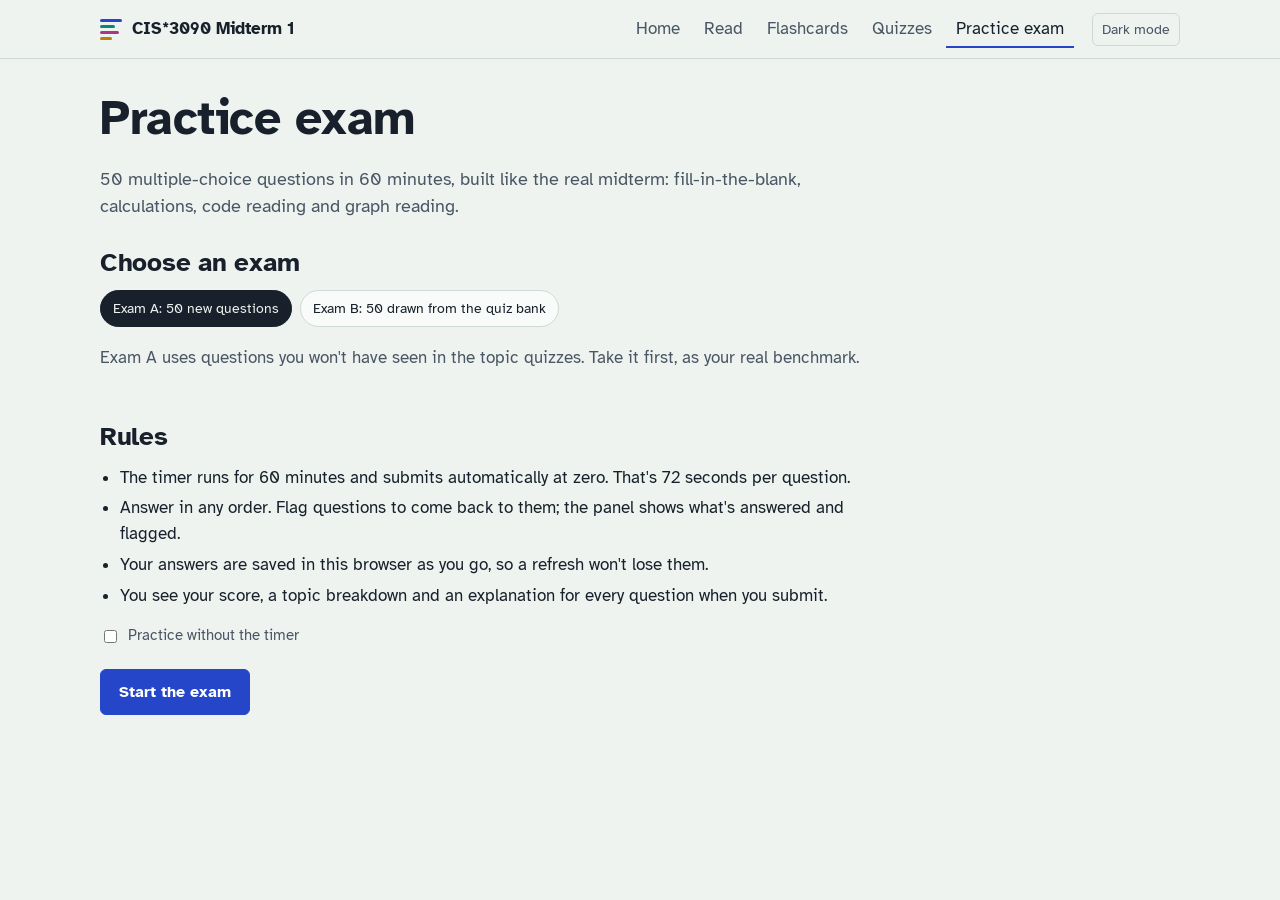
==== exam.html @ fd58067e "Add CIS*3090 Midterm 1 study site Static site for GitHub Pages: reading, flashcards, topic quizzes a" ====
<!doctype html>
<html lang="en">
<head>
  <meta charset="utf-8">
  <meta name="viewport" content="width=device-width, initial-scale=1">
  <title>Practice exam — CIS*3090 Midterm 1 Study</title>
  <link rel="preconnect" href="https://fonts.googleapis.com">
  <link rel="preconnect" href="https://fonts.gstatic.com" crossorigin>
  <link href="https://fonts.googleapis.com/css2?family=Atkinson+Hyperlegible:wght@400;700&family=JetBrains+Mono:wght@400;600&display=swap" rel="stylesheet">
  <link rel="stylesheet" href="assets/style.css">
</head>
<body data-page="exam">
  <header id="site-header"></header>
  <main>
    <!-- Start -->
    <div id="start" class="start-panel">
      <div class="page-head">
        <h1>Practice exam</h1>
        <p>50 multiple-choice questions in 60 minutes, built like the real midterm: fill-in-the-blank, calculations, code reading and graph reading.</p>
      </div>
      <h2 style="margin-top:0">Choose an exam</h2>
      <div class="chip-row" role="radiogroup" aria-label="Exam version" id="versions">
        <button class="chip" type="button" role="radio" data-v="A" aria-pressed="true" aria-checked="true">Exam A: 50 new questions</button>
        <button class="chip" type="button" role="radio" data-v="B" aria-pressed="false" aria-checked="false">Exam B: 50 drawn from the quiz bank</button>
      </div>
      <p class="muted" id="version-note">Exam A uses questions you won't have seen in the topic quizzes. Take it first, as your real benchmark.</p>
      <h2>Rules</h2>
      <ul class="rules">
        <li>The timer runs for 60 minutes and submits automatically at zero. That's 72 seconds per question.</li>
        <li>Answer in any order. Flag questions to come back to them; the panel shows what's answered and flagged.</li>
        <li>Your answers are saved in this browser as you go, so a refresh won't lose them.</li>
        <li>You see your score, a topic breakdown and an explanation for every question when you submit.</li>
      </ul>
      <p><label class="inline"><input type="checkbox" id="untimed"> Practice without the timer</label></p>
      <div class="btn-row" style="margin-top:18px">
        <button class="btn" type="button" id="begin">Start the exam</button>
        <button class="btn secondary" type="button" id="resume" hidden>Resume exam in progress</button>
      </div>
      <div id="history"></div>
    </div>

    <!-- In progress -->
    <div id="exam" hidden>
      <div class="exam-layout">
        <div id="questions"></div>
        <aside class="exam-side" id="side" aria-label="Exam progress">
          <div class="timer" id="timer" role="timer" aria-live="off">60:00</div>
          <div class="pace" id="pace"></div>
          <div class="btn-row" style="margin-bottom:8px">
            <button class="btn" type="button" id="submit">Submit exam</button>
            <button class="btn quiet grid-toggle" type="button" id="toggle-grid" aria-expanded="false">Questions</button>
          </div>
          <div class="qgrid" id="grid"></div>
          <div class="legend">
            <span><span class="kbd" style="background:var(--ink);color:var(--paper)">12</span> answered</span>
            <span><span class="kbd">12</span> not answered; a gold dot means flagged</span>
          </div>
        </aside>
      </div>
    </div>

    <!-- Results -->
    <div id="results" hidden>
      <div class="exam-layout">
        <div>
          <h1 id="res-title">Exam results</h1>
          <p class="score-big" id="res-score"></p>
          <p class="muted" id="res-sub"></p>
          <h2>By topic</h2>
          <div class="table-wrap"><table class="breakdown" id="by-topic"></table></div>
          <h2>By question type</h2>
          <div class="table-wrap"><table class="breakdown" id="by-kind"></table></div>
          <h2>Review</h2>
          <div class="chip-row" id="review-filter" role="group" aria-label="Show">
            <button class="chip" type="button" data-f="missed" aria-pressed="true">Missed</button>
            <button class="chip" type="button" data-f="flagged" aria-pressed="false">Flagged</button>
            <button class="chip" type="button" data-f="all" aria-pressed="false">All questions</button>
          </div>
          <div id="review"></div>
          <div class="btn-row" style="margin-top:20px">
            <button class="btn" type="button" id="new-exam">Take another exam</button>
            <a class="btn secondary" href="quiz.html">Practice weak topics</a>
          </div>
        </div>
        <aside class="exam-side">
          <div class="qgrid" id="res-grid" style="display:grid"></div>
          <div class="legend"><span>Green = correct, red = wrong or blank. Click a number to jump to it.</span></div>
        </aside>
      </div>
    </div>
  </main>

  <script src="assets/common.js"></script>
  <script src="data/bank.js"></script>
  <script src="data/exam.js"></script>
  <script>
  (function () {
    const S = window.Study;
    const el = id => document.getElementById(id);
    const LETTERS = ['A', 'B', 'C', 'D'];
    const DURATION = 60 * 60 * 1000;
    const BY_ID = {};
    window.QUIZ_BANK.concat(window.EXAM_A).forEach(q => { BY_ID[q.id] = q; });

    let version = 'A', st = null, tick = null;

    /* ---------- start screen ---------- */
    el('versions').querySelectorAll('button').forEach(b => b.addEventListener('click', () => {
      version = b.dataset.v;
      el('versions').querySelectorAll('button').forEach(x => { x.setAttribute('aria-pressed', String(x === b)); x.setAttribute('aria-checked', String(x === b)); });
      el('version-note').textContent = version === 'A'
        ? 'Exam A uses questions you won\'t have seen in the topic quizzes. Take it first, as your real benchmark.'
        : 'Exam B draws a fresh random 50 from the quiz bank each time, spread across all topics.';
    }));

    function buildExamB() {
      const bank = window.QUIZ_BANK;
      const picked = [];
      S.TOPIC_ORDER.forEach(t => {
        const pool = S.shuffle(bank.filter(q => q.topic === t));
        picked.push.apply(picked, pool.slice(0, Math.round(50 * pool.length / bank.length)));
      });
      const rest = S.shuffle(bank.filter(q => picked.indexOf(q) < 0));
      while (picked.length < 50) picked.push(rest.shift());
      while (picked.length > 50) picked.pop();
      return picked.sort((a, b) => S.TOPIC_ORDER.indexOf(a.topic) - S.TOPIC_ORDER.indexOf(b.topic));
    }

    function begin() {
      const qs = version === 'A' ? window.EXAM_A.slice() : buildExamB();
      const orders = {};
      qs.forEach(q => { orders[q.id] = S.optionOrder(q); });
      st = { version: version, ids: qs.map(q => q.id), orders: orders, answers: {}, flags: {}, start: Date.now(), timed: !el('untimed').checked };
      save();
      openExam();
    }

    function save() { S.store.set('examInProgress', st); }

    function showHistory() {
      const attempts = S.store.get('examAttempts', []);
      const inProgress = S.store.get('examInProgress', null);
      el('resume').hidden = !inProgress;
      if (!attempts.length) { el('history').innerHTML = ''; return; }
      el('history').innerHTML = '<h2>Past attempts</h2><div class="table-wrap"><table><thead><tr><th>Date</th><th>Exam</th><th>Score</th><th>Time used</th></tr></thead><tbody>' +
        attempts.slice().reverse().map(a => '<tr><td>' + new Date(a.when).toLocaleString() + '</td><td>' + a.version + '</td><td>' + a.score + ' / ' + a.total + ' (' + Math.round(100 * a.score / a.total) + '%)</td><td>' + fmtTime(a.used) + '</td></tr>').join('') +
        '</tbody></table></div>';
    }

    /* ---------- exam ---------- */
    function openExam() {
      el('start').hidden = true; el('results').hidden = true; el('exam').hidden = false;
      const qs = st.ids.map(id => BY_ID[id]);
      el('questions').innerHTML = qs.map((q, i) => {
        const ord = st.orders[q.id];
        return '<section class="exam-q" id="q-' + i + '">' +
          '<div class="q-meta"><span>Question ' + (i + 1) + ' of ' + qs.length + '</span><span>' + S.KIND_LABEL[q.kind] + '</span></div>' +
          S.stemHTML(q) +
          '<div class="options" role="radiogroup" aria-label="Question ' + (i + 1) + ' choices">' +
          ord.map((oi, k) => '<button class="option" type="button" role="radio" data-i="' + i + '" data-o="' + oi + '" aria-checked="' + (st.answers[q.id] === oi) + '"><span class="letter">' + LETTERS[k] + '</span><span>' + S.md(q.options[oi]) + '</span></button>').join('') +
          '</div><div class="btn-row"><button class="btn quiet flag-btn" type="button" data-i="' + i + '" aria-pressed="' + Boolean(st.flags[q.id]) + '">' + (st.flags[q.id] ? 'Flagged' : 'Flag for review') + '</button>' +
          '<button class="btn quiet clear-btn" type="button" data-i="' + i + '">Clear answer</button></div></section>';
      }).join('');

      el('questions').querySelectorAll('.option').forEach(b => b.addEventListener('click', () => {
        const i = Number(b.dataset.i), q = BY_ID[st.ids[i]];
        st.answers[q.id] = Number(b.dataset.o);
        b.parentElement.querySelectorAll('.option').forEach(x => x.setAttribute('aria-checked', String(x === b)));
        save(); updateGrid();
      }));
      el('questions').querySelectorAll('.flag-btn').forEach(b => b.addEventListener('click', () => {
        const q = BY_ID[st.ids[Number(b.dataset.i)]];
        st.flags[q.id] = !st.flags[q.id];
        b.setAttribute('aria-pressed', String(st.flags[q.id]));
        b.textContent = st.flags[q.id] ? 'Flagged' : 'Flag for review';
        save(); updateGrid();
      }));
      el('questions').querySelectorAll('.clear-btn').forEach(b => b.addEventListener('click', () => {
        const i = Number(b.dataset.i), q = BY_ID[st.ids[i]];
        delete st.answers[q.id];
        el('q-' + i).querySelectorAll('.option').forEach(x => x.setAttribute('aria-checked', 'false'));
        save(); updateGrid();
      }));

      el('grid').innerHTML = st.ids.map((id, i) => '<button type="button" data-i="' + i + '">' + (i + 1) + '</button>').join('');
      el('grid').querySelectorAll('button').forEach(b => b.addEventListener('click', () => jump(Number(b.dataset.i))));
      updateGrid();

      clearInterval(tick);
      if (st.timed) { tick = setInterval(updateTimer, 1000); updateTimer(); }
      else { el('timer').textContent = 'Untimed'; el('pace').textContent = ''; }
      window.scrollTo(0, 0);
    }

    function jump(i) {
      const target = el('q-' + i) || el('rq-' + i);
      if (target) target.scrollIntoView({ behavior: 'smooth', block: 'start' });
      el('side').classList.remove('open'); el('toggle-grid').setAttribute('aria-expanded', 'false');
    }

    function updateGrid() {
      const n = Object.keys(st.answers).length;
      el('grid').querySelectorAll('button').forEach((b, i) => {
        const id = st.ids[i];
        b.classList.toggle('answered', st.answers[id] !== undefined);
        b.classList.toggle('flagged', Boolean(st.flags[id]));
        b.setAttribute('aria-label', 'Question ' + (i + 1) + (st.answers[id] !== undefined ? ', answered' : ', not answered') + (st.flags[id] ? ', flagged' : ''));
      });
      el('submit').textContent = 'Submit exam (' + n + '/' + st.ids.length + ')';
      if (!st.timed) el('pace').textContent = n + ' of ' + st.ids.length + ' answered';
    }

    function fmtTime(ms) {
      const s = Math.max(0, Math.round(ms / 1000));
      return Math.floor(s / 60) + ':' + String(s % 60).padStart(2, '0');
    }

    function updateTimer() {
      const elapsed = Date.now() - st.start;
      const left = DURATION - elapsed;
      el('timer').textContent = fmtTime(left);
      el('timer').classList.toggle('low', left < 5 * 60 * 1000);
      const target = Math.min(st.ids.length, Math.floor(elapsed / 72000) + 1);
      const n = Object.keys(st.answers).length;
      el('pace').textContent = n + ' of ' + st.ids.length + ' answered. On a 72-second pace you\'d be at question ' + target + '.';
      if (left <= 0) { clearInterval(tick); submit(true); }
    }

    function submit(auto) {
      const blank = st.ids.length - Object.keys(st.answers).length;
      if (!auto && blank > 0 && !window.confirm(blank + ' question' + (blank === 1 ? ' is' : 's are') + ' unanswered. Submit anyway?')) return;
      clearInterval(tick);
      const qs = st.ids.map(id => BY_ID[id]);
      const score = qs.filter(q => st.answers[q.id] === q.answer).length;
      const used = Math.min(Date.now() - st.start, DURATION);
      const attempts = S.store.get('examAttempts', []);
      attempts.push({ when: Date.now(), version: st.version, score: score, total: qs.length, used: used });
      S.store.set('examAttempts', attempts);
      S.store.remove('examInProgress');
      showResults(qs, score, used, auto);
    }

    /* ---------- results ---------- */
    let reviewFilter = 'missed', lastQs = [];
    function showResults(qs, score, used, auto) {
      lastQs = qs;
      el('exam').hidden = true; el('results').hidden = false;
      const pct = Math.round(100 * score / qs.length);
      el('res-title').textContent = 'Exam ' + st.version + ' results';
      el('res-score').textContent = score + ' / ' + qs.length + ' (' + pct + '%)';
      el('res-sub').textContent = (auto ? 'Time ran out. ' : '') + (st.timed ? 'Time used: ' + fmtTime(used) + ' of 60:00.' : 'Untimed attempt.');

      function table(keys, keyOf, label) {
        const rows = keys.map(k => {
          const sub = qs.filter(q => keyOf(q) === k);
          if (!sub.length) return '';
          const right = sub.filter(q => st.answers[q.id] === q.answer).length;
          const p = Math.round(100 * right / sub.length);
          return '<tr><td>' + S.esc(label(k)) + '</td><td class="bar-cell"><div class="mini-bar"><span style="width:' + p + '%"></span></div></td><td>' + right + ' / ' + sub.length + '</td></tr>';
        }).join('');
        return '<thead><tr><th>Area</th><th class="bar-cell">Score</th><th>Correct</th></tr></thead><tbody>' + rows + '</tbody>';
      }
      el('by-topic').innerHTML = table(S.TOPIC_ORDER, q => q.topic, k => S.TOPICS[k]);
      el('by-kind').innerHTML = table(['concept', 'calc', 'code', 'graph'], q => q.kind, k => S.KIND_LABEL[k]);

      el('res-grid').innerHTML = qs.map((q, i) => '<button type="button" data-i="' + i + '" class="' + (st.answers[q.id] === q.answer ? 'right' : 'miss') + '">' + (i + 1) + '</button>').join('');
      el('res-grid').querySelectorAll('button').forEach(b => b.addEventListener('click', () => {
        if (reviewFilter !== 'all') setFilter('all');
        jump(Number(b.dataset.i));
      }));
      renderReview();
      window.scrollTo(0, 0);
    }

    function setFilter(f) {
      reviewFilter = f;
      el('review-filter').querySelectorAll('button').forEach(x => x.setAttribute('aria-pressed', String(x.dataset.f === f)));
      renderReview();
    }
    el('review-filter').querySelectorAll('button').forEach(b => b.addEventListener('click', () => setFilter(b.dataset.f)));

    function renderReview() {
      const items = lastQs.map((q, i) => ({ q: q, i: i })).filter(o => {
        const ok = st.answers[o.q.id] === o.q.answer;
        return reviewFilter === 'all' || (reviewFilter === 'missed' && !ok) || (reviewFilter === 'flagged' && st.flags[o.q.id]);
      });
      if (!items.length) {
        el('review').innerHTML = '<p>' + (reviewFilter === 'missed' ? 'You missed nothing.' : 'You didn\'t flag any questions.') + '</p>';
        return;
      }
      el('review').innerHTML = items.map(o => {
        const q = o.q, ord = st.orders[q.id], mine = st.answers[q.id], ok = mine === q.answer;
        return '<section class="exam-q" id="rq-' + o.i + '"><div class="q-meta"><span>Question ' + (o.i + 1) + '</span><span>' + S.TOPICS[q.topic] + '</span><span>' + S.KIND_LABEL[q.kind] + '</span></div>' +
          S.stemHTML(q) + '<div class="options">' +
          ord.map((oi, k) => '<div class="option' + (oi === q.answer ? ' correct' : (oi === mine ? ' wrong' : '')) + '"><span class="letter">' + LETTERS[k] + '</span><span>' + S.md(q.options[oi]) + '</span></div>').join('') +
          '</div><div class="feedback ' + (ok ? 'ok' : 'no') + '"><strong>' + (ok ? 'Correct.' : (mine === undefined ? 'Not answered.' : 'Incorrect.')) + '</strong>' + S.md(q.why) + '</div></section>';
      }).join('');
    }

    /* ---------- wiring ---------- */
    el('begin').addEventListener('click', () => {
      if (S.store.get('examInProgress', null) && !window.confirm('Start a new exam? Your exam in progress will be discarded.')) return;
      begin();
    });
    el('resume').addEventListener('click', () => {
      st = S.store.get('examInProgress', null);
      if (!st || !st.ids.every(id => BY_ID[id])) { S.store.remove('examInProgress'); showHistory(); return; }
      if (st.timed && Date.now() - st.start >= DURATION) { openExam(); submit(true); return; }
      openExam();
    });
    el('submit').addEventListener('click', () => submit(false));
    el('toggle-grid').addEventListener('click', () => {
      const open = el('side').classList.toggle('open');
      el('toggle-grid').setAttribute('aria-expanded', String(open));
    });
    el('new-exam').addEventListener('click', () => {
      el('results').hidden = true; el('start').hidden = false; showHistory(); window.scrollTo(0, 0);
    });

    showHistory();
  })();
  </script>
</body>
</html>
---- assets/style.css ----
/* CIS*3090 Midterm 1 study site
   Palette: celadon paper, slate ink, cobalt actions, four "thread" colours used only for thread lanes. */

:root {
  --paper: #eef3f0;
  --paper-2: #f8fbf9;
  --ink: #18212b;
  --ink-2: #4a5663;
  --rule: #cfd9d3;
  --accent: #2546c9;
  --accent-ink: #ffffff;
  --accent-soft: rgba(37, 70, 201, 0.10);
  --ok: #17734f;
  --ok-soft: rgba(23, 115, 79, 0.12);
  --bad: #b1243a;
  --bad-soft: rgba(177, 36, 58, 0.10);
  --t0: #2546c9;
  --t1: #0e8570;
  --t2: #a8378a;
  --t3: #b98200;
  --code-bg: #e3ebe6;
  --chart-grid: #d6dfda;
  --chart-muted: #a3aeb8;
  --radius-s: 6px;
  --radius-m: 10px;
  --font: 'Atkinson Hyperlegible', system-ui, -apple-system, 'Segoe UI', sans-serif;
  --mono: 'JetBrains Mono', ui-monospace, 'SFMono-Regular', Menlo, Consolas, monospace;
  --measure: 70ch;
  color-scheme: light;
}

@media (prefers-color-scheme: dark) {
  :root:not([data-theme='light']) {
    --paper: #10161d; --paper-2: #161e27; --ink: #e5eaef; --ink-2: #9ba7b3; --rule: #29333e;
    --accent: #8099ff; --accent-ink: #0d1430; --accent-soft: rgba(128, 153, 255, 0.14);
    --ok: #52c493; --ok-soft: rgba(82, 196, 147, 0.14); --bad: #f27a8c; --bad-soft: rgba(242, 122, 140, 0.13);
    --t0: #8099ff; --t1: #3fc4a9; --t2: #e077c4; --t3: #e7b445;
    --code-bg: #1b252f; --chart-grid: #2a3540; --chart-muted: #6b7885;
    color-scheme: dark;
  }
}
:root[data-theme='dark'] {
  --paper: #10161d; --paper-2: #161e27; --ink: #e5eaef; --ink-2: #9ba7b3; --rule: #29333e;
  --accent: #8099ff; --accent-ink: #0d1430; --accent-soft: rgba(128, 153, 255, 0.14);
  --ok: #52c493; --ok-soft: rgba(82, 196, 147, 0.14); --bad: #f27a8c; --bad-soft: rgba(242, 122, 140, 0.13);
  --t0: #8099ff; --t1: #3fc4a9; --t2: #e077c4; --t3: #e7b445;
  --code-bg: #1b252f; --chart-grid: #2a3540; --chart-muted: #6b7885;
  color-scheme: dark;
}

* { box-sizing: border-box; }
[hidden] { display: none !important; }
html { -webkit-text-size-adjust: 100%; }
body {
  margin: 0;
  background: var(--paper);
  color: var(--ink);
  font-family: var(--font);
  font-size: 1.0625rem;
  line-height: 1.55;
}
a { color: var(--accent); text-underline-offset: 2px; }
:focus-visible { outline: 3px solid var(--accent); outline-offset: 2px; border-radius: 3px; }
code, pre { font-family: var(--mono); font-size: 0.86em; }
code { background: var(--code-bg); padding: 0.08em 0.32em; border-radius: 4px; }
pre {
  background: var(--code-bg); padding: 14px 16px; border-radius: var(--radius-s);
  overflow-x: auto; line-height: 1.5; margin: 0.8em 0;
}
pre code { background: none; padding: 0; font-size: 1em; }
h1, h2, h3 { line-height: 1.15; letter-spacing: -0.01em; }
h1 { font-size: clamp(2rem, 4.5vw, 3rem); margin: 0 0 0.4em; }
h2 { font-size: 1.6rem; margin: 2em 0 0.5em; }
h3 { font-size: 1.2rem; margin: 1.6em 0 0.4em; }
p, ul, ol { margin: 0 0 0.9em; }
li { margin-bottom: 0.25em; }
table { border-collapse: collapse; width: 100%; margin: 0.8em 0 1.2em; font-size: 0.95rem; }
th, td { text-align: left; padding: 7px 10px; border-bottom: 1px solid var(--rule); vertical-align: top; }
th { font-weight: 700; border-bottom: 2px solid var(--ink-2); }
.table-wrap { overflow-x: auto; }
.muted { color: var(--ink-2); }
.visually-hidden { position: absolute; width: 1px; height: 1px; overflow: hidden; clip: rect(0 0 0 0); white-space: nowrap; }

/* ---------- Header ---------- */
.site-header {
  border-bottom: 1px solid var(--rule);
  background: var(--paper);
  position: sticky; top: 0; z-index: 20;
}
.site-header .inner {
  max-width: 1120px; margin: 0 auto; padding: 10px 20px;
  display: flex; align-items: center; gap: 18px; flex-wrap: wrap;
}
.brand { font-weight: 700; color: var(--ink); text-decoration: none; margin-right: auto; display: flex; align-items: center; gap: 10px; }
.brand-mark { display: inline-grid; gap: 3px; width: 22px; }
.brand-mark span { display: block; height: 3px; border-radius: 2px; }
.brand-mark span:nth-child(1) { background: var(--t0); width: 100%; }
.brand-mark span:nth-child(2) { background: var(--t1); width: 70%; }
.brand-mark span:nth-child(3) { background: var(--t2); width: 85%; }
.brand-mark span:nth-child(4) { background: var(--t3); width: 55%; }
.site-nav { display: flex; gap: 4px; flex-wrap: wrap; }
.site-nav a {
  color: var(--ink-2); text-decoration: none; padding: 6px 10px; border-radius: var(--radius-s);
}
.site-nav a:hover { color: var(--ink); background: var(--accent-soft); }
.site-nav a[aria-current='page'] { color: var(--ink); box-shadow: inset 0 -2px 0 var(--accent); border-radius: 0; }
.theme-toggle {
  background: none; border: 1px solid var(--rule); color: var(--ink-2); border-radius: var(--radius-s);
  padding: 5px 9px; cursor: pointer; font: inherit; font-size: 0.85rem;
}

/* ---------- Page frame ---------- */
main { max-width: 1120px; margin: 0 auto; padding: 32px 20px 80px; }
.page-head { max-width: var(--measure); margin-bottom: 28px; }
.page-head p { color: var(--ink-2); font-size: 1.1rem; }

/* ---------- Buttons & controls ---------- */
.btn {
  display: inline-flex; align-items: center; justify-content: center; gap: 8px;
  font: inherit; font-weight: 700; font-size: 0.98rem;
  padding: 10px 18px; border-radius: var(--radius-s); cursor: pointer;
  border: 1px solid var(--accent); background: var(--accent); color: var(--accent-ink);
  text-decoration: none;
}
.btn:hover { filter: brightness(1.08); }
.btn.secondary { background: transparent; color: var(--accent); }
.btn.quiet { background: transparent; color: var(--ink-2); border-color: var(--rule); font-weight: 400; }
.btn:disabled { opacity: 0.45; cursor: not-allowed; filter: none; }
.btn-row { display: flex; gap: 10px; flex-wrap: wrap; align-items: center; }
.chip-row { display: flex; gap: 8px; flex-wrap: wrap; margin: 0 0 18px; }
.chip {
  font: inherit; font-size: 0.9rem; padding: 6px 12px; border-radius: 999px; cursor: pointer;
  border: 1px solid var(--rule); background: var(--paper-2); color: var(--ink);
}
.chip[aria-pressed='true'] { background: var(--ink); color: var(--paper); border-color: var(--ink); }
label.inline { display: inline-flex; align-items: center; gap: 8px; color: var(--ink-2); font-size: 0.95rem; }
select { font: inherit; padding: 6px 8px; border-radius: var(--radius-s); border: 1px solid var(--rule); background: var(--paper-2); color: var(--ink); }

/* ---------- Home ---------- */
.hero { display: grid; grid-template-columns: minmax(0, 1fr) minmax(0, 1fr); gap: 40px; align-items: center; margin: 12px 0 44px; }
.hero h1 { margin-bottom: 0.25em; }
.hero .when { font-size: 1.25rem; color: var(--ink-2); margin-bottom: 1.2em; }
.countdown { font-size: 1.05rem; }
.countdown strong { font-size: 1.6rem; color: var(--ink); }
.lanes { margin: 0; padding: 4px 0 0; }
.lane-box { position: relative; padding-top: 28px; }
.lane { display: grid; grid-template-columns: 70px 1fr; align-items: center; gap: 10px; height: 34px; }
.lane-name { font-family: var(--mono); font-size: 0.8rem; color: var(--ink-2); }
.lane-track { position: relative; height: 10px; background: var(--rule); border-radius: 6px; overflow: visible; }
.lane-bar { position: absolute; left: 0; top: 0; bottom: 0; border-radius: 6px; width: 72%; }
.lane:nth-of-type(1) .lane-bar { background: var(--t0); animation: race0 2.6s cubic-bezier(.3,.6,.4,1) both; }
.lane:nth-of-type(2) .lane-bar { background: var(--t1); animation: race1 2.6s cubic-bezier(.3,.6,.4,1) both; }
.lane:nth-of-type(3) .lane-bar { background: var(--t2); animation: race2 2.6s cubic-bezier(.3,.6,.4,1) both; }
.lane:nth-of-type(4) .lane-bar { background: var(--t3); animation: race3 2.6s cubic-bezier(.3,.6,.4,1) both; }
.barrier-line {
  position: absolute; top: 24px; bottom: -4px; left: calc(80px + (100% - 80px) * 0.72);
  width: 0; border-left: 2px dashed var(--ink-2);
}
.barrier-label { position: absolute; top: 0; left: calc(80px + (100% - 80px) * 0.72); transform: translateX(-50%); font-family: var(--mono); font-size: 0.8rem; color: var(--ink-2); white-space: nowrap; }
.lanes-caption { color: var(--ink-2); font-size: 0.95rem; margin-top: 16px; }
@keyframes race0 { 0% { width: 0 } 35% { width: 50% } 70%,100% { width: 72% } }
@keyframes race1 { 0% { width: 0 } 35% { width: 28% } 85%,100% { width: 72% } }
@keyframes race2 { 0% { width: 0 } 35% { width: 64% } 55%,100% { width: 72% } }
@keyframes race3 { 0% { width: 0 } 35% { width: 18% } 100% { width: 72% } }

.study-list { list-style: none; padding: 0; margin: 0; border-top: 1px solid var(--rule); }
.study-list li { margin: 0; border-bottom: 1px solid var(--rule); }
.study-list a {
  display: grid; grid-template-columns: minmax(160px, 220px) 1fr auto; gap: 20px; align-items: baseline;
  padding: 18px 4px; color: var(--ink); text-decoration: none;
}
.study-list a:hover { background: var(--accent-soft); }
.study-list .name { font-weight: 700; font-size: 1.2rem; color: var(--accent); }
.study-list .desc { color: var(--ink-2); }
.study-list .stat { font-size: 0.92rem; color: var(--ink-2); white-space: nowrap; }
.home-grid { display: grid; grid-template-columns: minmax(0, 1.6fr) minmax(0, 1fr); gap: 48px; }
.facts dt { font-weight: 700; margin-top: 12px; }
.facts dd { margin: 2px 0 0; color: var(--ink-2); }

/* ---------- Reading ---------- */
.reading { display: grid; grid-template-columns: 230px minmax(0, 1fr); gap: 44px; }
.toc { position: sticky; top: 76px; align-self: start; max-height: calc(100vh - 96px); overflow-y: auto; font-size: 0.93rem; }
.toc ol { list-style: none; padding: 0; margin: 0; }
.toc a { display: block; padding: 5px 10px; color: var(--ink-2); text-decoration: none; border-left: 2px solid var(--rule); }
.toc a:hover { color: var(--ink); }
.toc a.active { color: var(--ink); border-left-color: var(--accent); font-weight: 700; }
.article { max-width: 76ch; }
.article section { scroll-margin-top: 80px; }
.article h2 { padding-top: 10px; border-top: 1px solid var(--rule); }
.article h2:first-of-type { border-top: 0; margin-top: 0; }
.source { color: var(--ink-2); font-size: 0.95rem; margin-top: -0.3em; }
.lead { font-size: 1.12rem; }
.callout { border-left: 3px solid var(--accent); background: var(--accent-soft); padding: 10px 14px; border-radius: 0 var(--radius-s) var(--radius-s) 0; margin: 1em 0; }
.formula { font-family: var(--mono); font-size: 0.95rem; background: var(--paper-2); border: 1px solid var(--rule); padding: 10px 14px; border-radius: var(--radius-s); margin: 0.6em 0 1em; }

/* ---------- Flashcards ---------- */
.fc-wrap { max-width: 720px; }
.fc-meta { display: flex; justify-content: space-between; color: var(--ink-2); font-size: 0.95rem; margin-bottom: 10px; }
.card-stage { perspective: 1400px; margin-bottom: 16px; }
.flashcard {
  position: relative; width: 100%; min-height: 300px; cursor: pointer; border: 0; padding: 0; background: none;
  transform-style: preserve-3d; transition: transform 0.45s cubic-bezier(.3,.7,.3,1); font: inherit; color: inherit; text-align: left;
}
.flashcard.flipped { transform: rotateY(180deg); }
.face {
  position: absolute; inset: 0; backface-visibility: hidden; -webkit-backface-visibility: hidden;
  background: var(--paper-2); border: 1px solid var(--rule); border-radius: var(--radius-m);
  padding: 28px 30px; display: flex; flex-direction: column; justify-content: center;
}
.face .topic-tag { position: absolute; top: 16px; left: 30px; font-size: 0.85rem; color: var(--ink-2); }
.face .hint { position: absolute; bottom: 14px; right: 20px; font-size: 0.82rem; color: var(--ink-2); }
.face.front .text { font-size: clamp(1.4rem, 3.2vw, 1.9rem); font-weight: 700; line-height: 1.25; }
.face.back { transform: rotateY(180deg); border-color: var(--accent); }
.face.back .text { font-size: 1.15rem; line-height: 1.5; }
.fc-progress { height: 6px; background: var(--rule); border-radius: 4px; overflow: hidden; margin: 6px 0 18px; }
.fc-progress span { display: block; height: 100%; background: var(--ok); width: 0; transition: width 0.3s; }
.kbd { font-family: var(--mono); font-size: 0.8rem; border: 1px solid var(--rule); border-bottom-width: 2px; border-radius: 4px; padding: 1px 6px; }

/* ---------- Questions (quiz + exam) ---------- */
.qcard { max-width: 780px; }
.q-meta { color: var(--ink-2); font-size: 0.92rem; margin-bottom: 8px; display: flex; gap: 14px; flex-wrap: wrap; }
.q-text { font-size: 1.15rem; font-weight: 700; margin-bottom: 12px; line-height: 1.4; }
.q-text code { font-weight: 400; }
.options { list-style: none; padding: 0; margin: 12px 0; display: grid; gap: 8px; }
.option {
  display: grid; grid-template-columns: 28px 1fr; gap: 10px; align-items: start; width: 100%;
  text-align: left; font: inherit; color: var(--ink); cursor: pointer;
  background: var(--paper-2); border: 1px solid var(--rule); border-radius: var(--radius-s); padding: 11px 14px;
}
.option:hover:not(:disabled) { border-color: var(--accent); }
.option .letter {
  width: 26px; height: 26px; border-radius: 50%; border: 1px solid var(--ink-2); display: grid; place-items: center;
  font-size: 0.85rem; font-weight: 700; color: var(--ink-2);
}
.option[aria-checked='true'] { border-color: var(--accent); background: var(--accent-soft); }
.option[aria-checked='true'] .letter { background: var(--accent); border-color: var(--accent); color: var(--accent-ink); }
.option.correct { border-color: var(--ok); background: var(--ok-soft); }
.option.correct .letter { background: var(--ok); border-color: var(--ok); color: var(--paper); }
.option.wrong { border-color: var(--bad); background: var(--bad-soft); }
.option.wrong .letter { background: var(--bad); border-color: var(--bad); color: var(--paper); }
.option:disabled { cursor: default; }
.feedback { border-radius: var(--radius-s); padding: 12px 14px; margin: 10px 0 16px; }
.feedback.ok { background: var(--ok-soft); border-left: 3px solid var(--ok); }
.feedback.no { background: var(--bad-soft); border-left: 3px solid var(--bad); }
.feedback strong { display: block; margin-bottom: 2px; }
.chart { margin: 8px 0 14px; background: var(--paper-2); border: 1px solid var(--rule); border-radius: var(--radius-s); padding: 8px; }
.chart svg { display: block; width: 100%; height: auto; }
.progress-line { height: 4px; background: var(--rule); border-radius: 3px; margin: 0 0 22px; overflow: hidden; }
.progress-line span { display: block; height: 100%; background: var(--accent); transition: width 0.25s; }

.topic-picker { list-style: none; padding: 0; margin: 0 0 24px; border-top: 1px solid var(--rule); max-width: 780px; }
.topic-picker li { border-bottom: 1px solid var(--rule); margin: 0; }
.topic-picker button {
  width: 100%; display: grid; grid-template-columns: 1fr auto auto; gap: 18px; align-items: baseline;
  background: none; border: 0; padding: 14px 6px; font: inherit; color: var(--ink); cursor: pointer; text-align: left;
}
.topic-picker button:hover { background: var(--accent-soft); }
.topic-picker .t-name { font-weight: 700; }
.topic-picker .t-count, .topic-picker .t-best { color: var(--ink-2); font-size: 0.92rem; white-space: nowrap; }

.score-big { font-size: clamp(2.6rem, 7vw, 4rem); font-weight: 700; line-height: 1; margin: 0.1em 0 0.15em; }
.breakdown td:last-child, .breakdown th:last-child { text-align: right; }
.bar-cell { width: 40%; }
.mini-bar { height: 8px; background: var(--rule); border-radius: 4px; overflow: hidden; }
.mini-bar span { display: block; height: 100%; background: var(--accent); }

/* ---------- Exam ---------- */
.exam-layout { display: grid; grid-template-columns: minmax(0, 1fr) 250px; gap: 36px; align-items: start; }
.exam-side { position: sticky; top: 76px; }
.timer { font-family: var(--mono); font-size: 2rem; font-weight: 700; letter-spacing: 0.02em; }
.timer.low { color: var(--bad); }
.pace { color: var(--ink-2); font-size: 0.9rem; margin-bottom: 14px; }
.qgrid { display: grid; grid-template-columns: repeat(5, 1fr); gap: 5px; margin: 12px 0 16px; }
.qgrid button {
  font: inherit; font-size: 0.82rem; padding: 6px 0; border-radius: 4px; cursor: pointer;
  border: 1px solid var(--rule); background: var(--paper-2); color: var(--ink-2); position: relative;
}
.qgrid button.answered { background: var(--ink); color: var(--paper); border-color: var(--ink); }
.qgrid button.flagged::after { content: ''; position: absolute; top: 2px; right: 2px; width: 6px; height: 6px; border-radius: 50%; background: var(--t3); }
.qgrid button.current { outline: 2px solid var(--accent); outline-offset: 1px; }
.qgrid button.right { background: var(--ok); border-color: var(--ok); color: var(--paper); }
.qgrid button.miss { background: var(--bad); border-color: var(--bad); color: var(--paper); }
.legend { font-size: 0.82rem; color: var(--ink-2); display: grid; gap: 4px; margin-bottom: 14px; }
.grid-toggle { display: none; }
.flag-btn[aria-pressed='true'] { border-color: var(--t3); color: var(--ink); }
.exam-q { padding: 4px 0 26px; border-bottom: 1px solid var(--rule); margin-bottom: 26px; scroll-margin-top: 84px; }
.start-panel { max-width: var(--measure); }
.rules { padding-left: 1.2em; }

/* ---------- Responsive ---------- */
@media (max-width: 880px) {
  .hero, .home-grid { grid-template-columns: 1fr; gap: 28px; }
  .reading { grid-template-columns: minmax(0, 1fr); }
  .toc { position: static; max-height: none; border-bottom: 1px solid var(--rule); padding-bottom: 12px; }
  .toc ol { display: flex; flex-wrap: wrap; gap: 4px; }
  .toc a { border-left: 0; border-bottom: 2px solid transparent; padding: 4px 8px; }
  .exam-layout { grid-template-columns: minmax(0, 1fr); gap: 16px; }
  .exam-side { order: -1; position: sticky; top: 0; background: var(--paper); z-index: 5; padding: 10px 0; border-bottom: 1px solid var(--rule); }
  .exam-side .btn-row { margin-bottom: 0 !important; }
  .grid-toggle { display: inline-flex; }
  .pace { margin-bottom: 8px; }
  .exam-side .qgrid, .exam-side .legend { display: none; }
  .exam-side.open .qgrid { display: grid; grid-template-columns: repeat(10, 1fr); }
  .timer { font-size: 1.4rem; }
  .study-list a { grid-template-columns: 1fr; gap: 4px; }
}
@media (max-width: 880px) {
  .site-header { position: static; }
  .site-header .inner { flex-wrap: nowrap; gap: 10px; }
  .brand { margin-right: 0; white-space: nowrap; }
  .site-nav { flex-wrap: nowrap; overflow-x: auto; flex: 1; scrollbar-width: none; }
  .site-nav a { white-space: nowrap; }
  .toc { top: 0; }
}
@media (max-width: 520px) {
  main { padding: 22px 16px 60px; }
  .site-header .inner { padding: 8px 12px; gap: 6px; flex-wrap: wrap; }
  .site-nav { order: 3; flex-basis: 100%; }
  .site-nav a { padding: 5px 7px; font-size: 0.92rem; }
  .brand-text-long { display: none; }
  .face { padding: 24px 20px; }
  .flashcard { min-height: 340px; }
}

@media (prefers-reduced-motion: reduce) {
  *, *::before, *::after { animation: none !important; transition: none !important; }
}

@media print {
  .site-header, .toc, .theme-toggle { display: none; }
  .reading { display: block; }
  body { background: #fff; color: #000; }
}
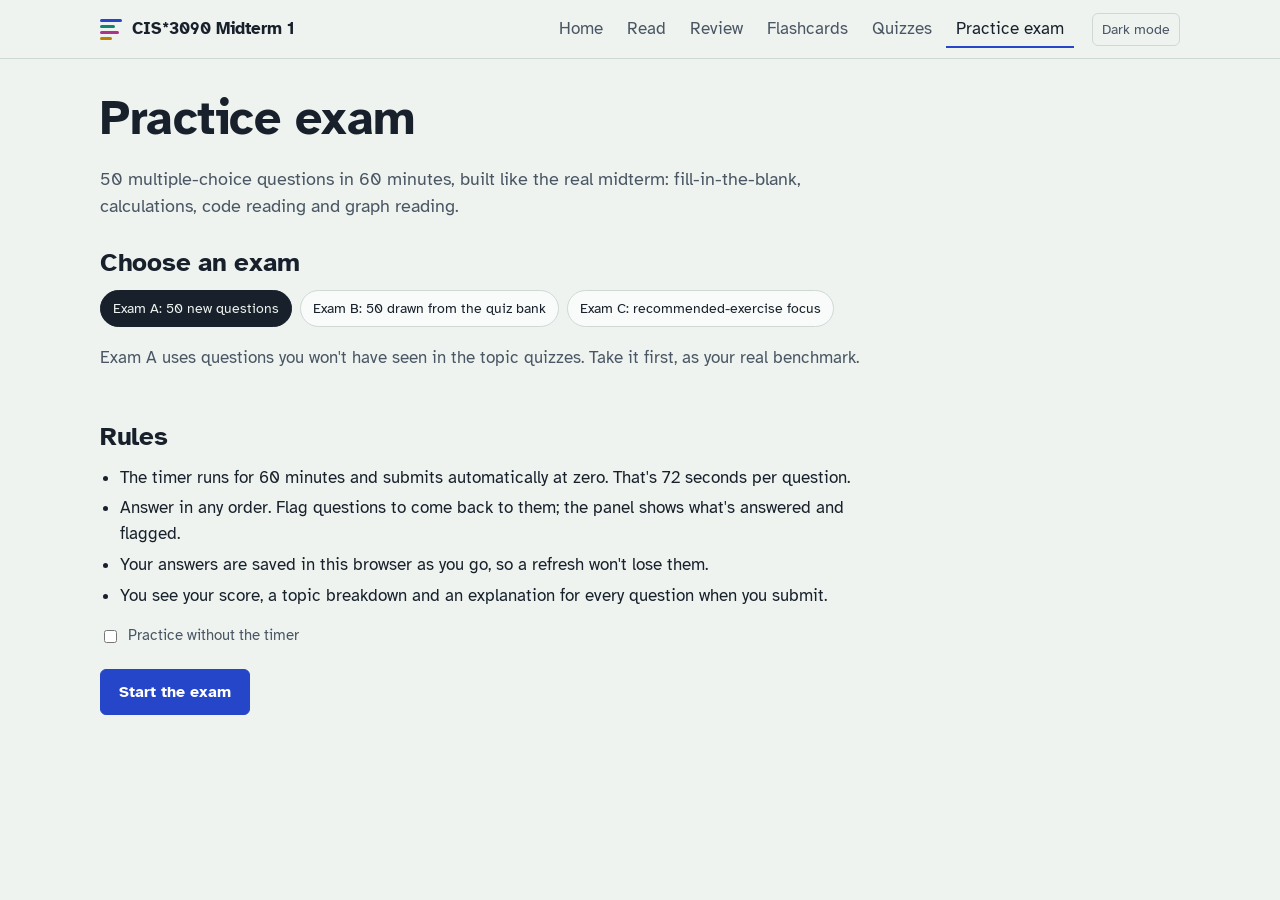
==== commit 97af4a1d: "Add the prof's recommended review exercises New Review page with worked solutions to the Week 5 Mood" ====
--- a/exam.html
+++ b/exam.html
@@ -22,6 +22,7 @@
       <div class="chip-row" role="radiogroup" aria-label="Exam version" id="versions">
         <button class="chip" type="button" role="radio" data-v="A" aria-pressed="true" aria-checked="true">Exam A: 50 new questions</button>
         <button class="chip" type="button" role="radio" data-v="B" aria-pressed="false" aria-checked="false">Exam B: 50 drawn from the quiz bank</button>
+        <button class="chip" type="button" role="radio" data-v="C" aria-pressed="false" aria-checked="false">Exam C: recommended-exercise focus</button>
       </div>
       <p class="muted" id="version-note">Exam A uses questions you won't have seen in the topic quizzes. Take it first, as your real benchmark.</p>
       <h2>Rules</h2>
@@ -92,6 +93,7 @@
 
   <script src="assets/common.js"></script>
   <script src="data/bank.js"></script>
+  <script src="data/review.js"></script>
   <script src="data/exam.js"></script>
   <script>
   (function () {
@@ -110,8 +112,16 @@
       el('versions').querySelectorAll('button').forEach(x => { x.setAttribute('aria-pressed', String(x === b)); x.setAttribute('aria-checked', String(x === b)); });
       el('version-note').textContent = version === 'A'
         ? 'Exam A uses questions you won\'t have seen in the topic quizzes. Take it first, as your real benchmark.'
+        : version === 'C'
+        ? 'Exam C has all 26 questions built from the prof\'s recommended exercises, plus 24 drawn from the other topics. The prof hinted some exam questions may come straight from that list.'
         : 'Exam B draws a fresh random 50 from the quiz bank each time, spread across all topics.';
     }));
+
+    function buildExamC() {
+      const review = window.REVIEW_BANK.slice();
+      const others = S.shuffle(window.QUIZ_BANK.filter(q => q.topic !== 'review')).slice(0, 50 - review.length);
+      return others.concat(review).sort((a, b) => S.TOPIC_ORDER.indexOf(a.topic) - S.TOPIC_ORDER.indexOf(b.topic));
+    }
 
     function buildExamB() {
       const bank = window.QUIZ_BANK;
@@ -127,7 +137,7 @@
     }
 
     function begin() {
-      const qs = version === 'A' ? window.EXAM_A.slice() : buildExamB();
+      const qs = version === 'A' ? window.EXAM_A.slice() : version === 'C' ? buildExamC() : buildExamB();
       const orders = {};
       qs.forEach(q => { orders[q.id] = S.optionOrder(q); });
       st = { version: version, ids: qs.map(q => q.id), orders: orders, answers: {}, flags: {}, start: Date.now(), timed: !el('untimed').checked };
--- a/assets/style.css
+++ b/assets/style.css
@@ -287,6 +287,71 @@
 .start-panel { max-width: var(--measure); }
 .rules { padding-left: 1.2em; }
 
+
+/* ---------- Reading demos ---------- */
+.demo {
+  margin: 1.4em 0 1.8em; padding: 16px 18px 12px; background: var(--paper-2);
+  border: 1px solid var(--rule); border-left: 4px solid var(--accent); border-radius: var(--radius-m);
+}
+.demo-head { display: flex; flex-wrap: wrap; gap: 4px 12px; align-items: baseline; margin-bottom: 10px; }
+.demo-title { font-weight: 700; font-size: 1.05rem; }
+.demo-sub { color: var(--ink-2); font-size: 0.93rem; }
+.demo-modes { display: flex; flex-wrap: wrap; gap: 6px; margin-bottom: 10px; }
+.demo-modes:empty { display: none; }
+.demo-stage svg { display: block; width: 100%; height: auto; }
+.demo-controls { display: flex; flex-wrap: wrap; gap: 8px 14px; align-items: center; margin-top: 10px; }
+.demo-btn {
+  font: inherit; font-size: 0.9rem; padding: 6px 12px; border-radius: var(--radius-s); cursor: pointer;
+  border: 1px solid var(--rule); background: var(--paper); color: var(--ink);
+}
+.demo-btn:hover { border-color: var(--accent); }
+.demo-btn.primary { background: var(--accent); border-color: var(--accent); color: var(--accent-ink); font-weight: 700; }
+.demo-btn.seg { border-radius: 999px; font-size: 0.86rem; padding: 5px 12px; }
+.demo-btn.seg[aria-pressed='true'] { background: var(--ink); color: var(--paper); border-color: var(--ink); }
+.demo-slider { display: inline-flex; flex-direction: column; gap: 2px; font-size: 0.9rem; color: var(--ink-2); min-width: 180px; }
+.demo-slider strong { color: var(--ink); }
+.demo-slider input { accent-color: var(--accent); width: 100%; }
+.demo-check { display: inline-flex; align-items: center; gap: 6px; font-size: 0.9rem; color: var(--ink-2); }
+.demo-readout { margin: 10px 0 0; font-size: 0.95rem; min-height: 1.5em; }
+
+.race { display: grid; grid-template-columns: minmax(0, 1fr) 150px minmax(0, 1fr); gap: 14px; align-items: start; }
+.race-name { font-family: var(--mono); font-weight: 700; margin-bottom: 4px; }
+.race-prog { list-style: none; padding: 0; margin: 0 0 8px; display: grid; gap: 3px; }
+.race-prog li { margin: 0; padding: 4px 8px; border-radius: 4px; border: 1px solid transparent; }
+.race-prog li code { background: none; padding: 0; }
+.race-prog li.ran { opacity: 0.45; }
+.race-prog li.next { border-color: var(--accent); background: var(--accent-soft); }
+.race-reg { font-size: 0.92rem; color: var(--ink-2); }
+.race-reg strong { color: var(--ink); font-family: var(--mono); }
+.race-mem { text-align: center; border: 1px solid var(--rule); border-radius: var(--radius-s); padding: 10px 6px; background: var(--paper); }
+.race-label { font-size: 0.82rem; color: var(--ink-2); }
+.race-x { font-family: var(--mono); font-size: 1.7rem; font-weight: 700; margin: 4px 0; }
+.race-lock { font-size: 0.85rem; color: var(--ink-2); }
+@media (max-width: 520px) {
+  .demo { padding: 12px 12px 10px; }
+  .race { grid-template-columns: 1fr 1fr; }
+  .race-mem { grid-column: 1 / -1; order: -1; }
+}
+
+
+/* ---------- Review exercises ---------- */
+.review-bar { display: flex; flex-wrap: wrap; gap: 14px 28px; align-items: center; justify-content: space-between; max-width: 1080px; margin-bottom: 6px; }
+.review-bar .fc-progress { width: 220px; margin: 6px 0 0; }
+.review-note { font-size: 0.92rem; margin: 0 0 22px; }
+.ex { border: 1px solid var(--rule); border-radius: var(--radius-m); background: var(--paper-2); padding: 14px 18px; margin: 0 0 14px; }
+.ex.is-done { border-left: 4px solid var(--ok); }
+.ex.optional .ex-num { background: transparent; color: var(--ink-2); border: 1px dashed var(--ink-2); }
+.ex-head { display: flex; flex-wrap: wrap; align-items: baseline; gap: 6px 12px; }
+.ex-num { font-family: var(--mono); font-weight: 600; font-size: 0.9rem; background: var(--ink); color: var(--paper); border-radius: 4px; padding: 1px 8px; }
+.ex-topic { font-weight: 700; flex: 1; min-width: 200px; }
+.ex-done { font-size: 0.9rem; color: var(--ink-2); display: inline-flex; gap: 6px; align-items: center; cursor: pointer; }
+.ex-done input { accent-color: var(--ok); }
+.ex-prompt { color: var(--ink-2); margin: 8px 0 6px; }
+.ex details { margin-top: 4px; }
+.ex summary { cursor: pointer; color: var(--accent); font-weight: 700; padding: 4px 0; }
+.ex details[open] summary { margin-bottom: 6px; }
+.ex details > :last-child { margin-bottom: 0; }
+
 /* ---------- Responsive ---------- */
 @media (max-width: 880px) {
   .hero, .home-grid { grid-template-columns: 1fr; gap: 28px; }
